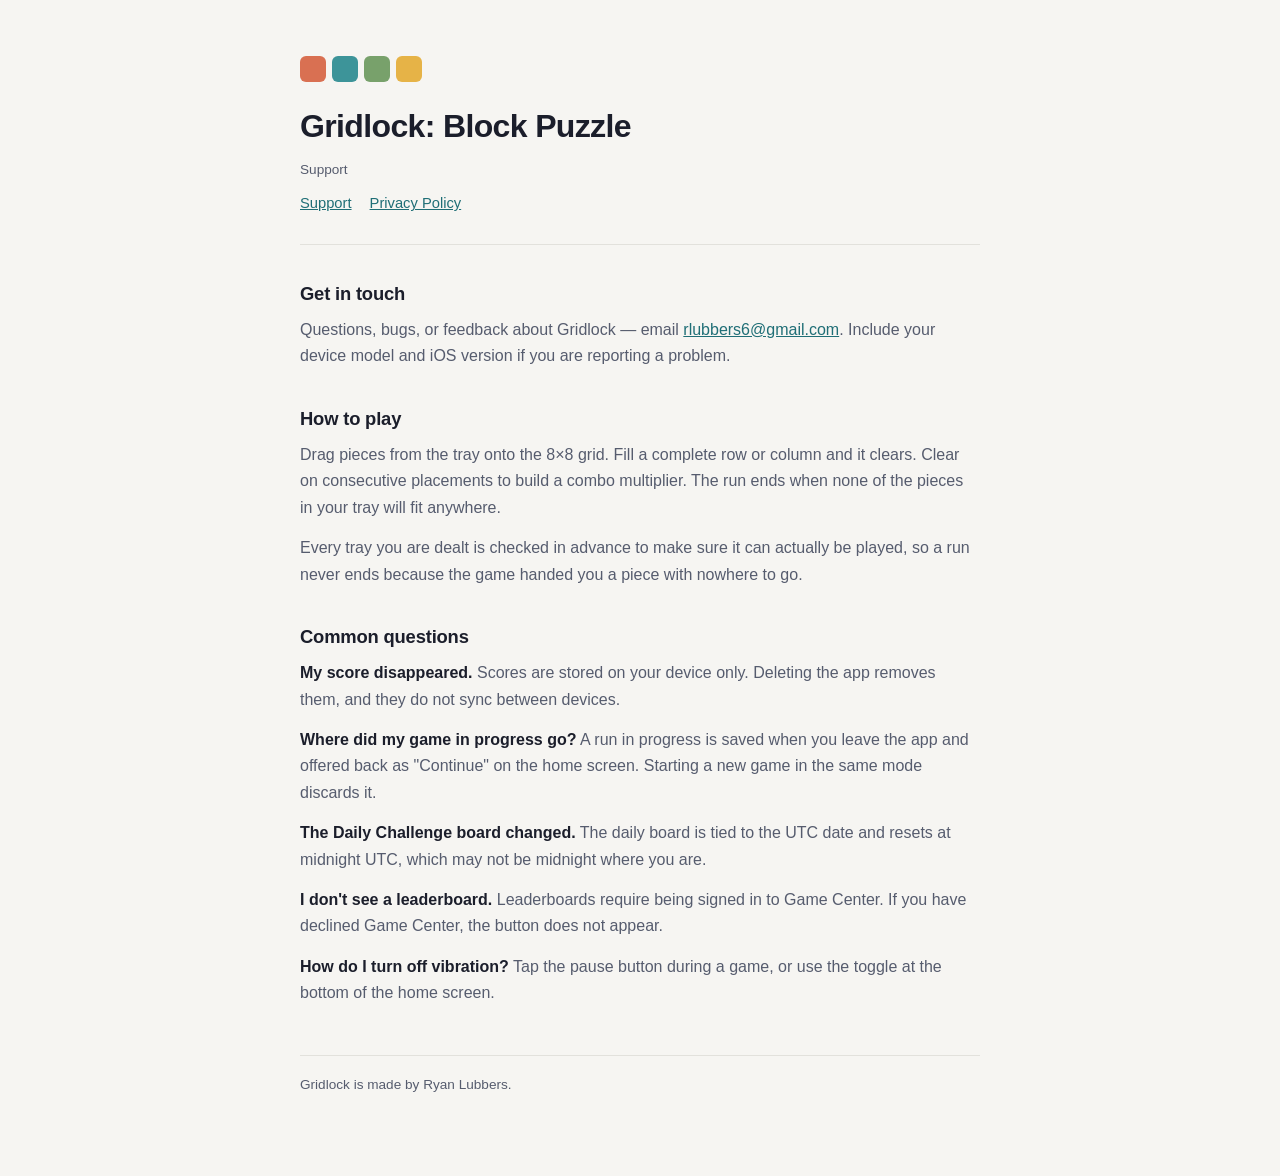
==== index.html @ 46e1ddab "Support and privacy policy pages for Gridlock Required for App Store submission: an ad-supported app" ====
<!doctype html>
<html lang="en">
<head>
<meta charset="utf-8">
<meta name="viewport" content="width=device-width, initial-scale=1">
<title>Gridlock: Block Puzzle — Support</title>
<link rel="stylesheet" href="style.css">
</head>
<body>
<div class="wrap">
  <header>
    <div class="logo">
      <span style="background:#D97052"></span>
      <span style="background:#3D9499"></span>
      <span style="background:#78A16B"></span>
      <span style="background:#E6B347"></span>
    </div>
    <h1>Gridlock: Block Puzzle</h1>
    <p class="updated">Support</p>
    <nav><a href="index.html">Support</a><a href="privacy.html">Privacy Policy</a></nav>
  </header>

  <h2>Get in touch</h2>
  <p>Questions, bugs, or feedback about Gridlock — email <a href="mailto:rlubbers6@gmail.com">rlubbers6@gmail.com</a>. Include your device model and iOS version if you are reporting a problem.</p>

  <h2>How to play</h2>
  <p>Drag pieces from the tray onto the 8×8 grid. Fill a complete row or column and it clears. Clear on consecutive placements to build a combo multiplier. The run ends when none of the pieces in your tray will fit anywhere.</p>
  <p>Every tray you are dealt is checked in advance to make sure it can actually be played, so a run never ends because the game handed you a piece with nowhere to go.</p>

  <h2>Common questions</h2>
  <p><strong>My score disappeared.</strong> Scores are stored on your device only. Deleting the app removes them, and they do not sync between devices.</p>
  <p><strong>Where did my game in progress go?</strong> A run in progress is saved when you leave the app and offered back as "Continue" on the home screen. Starting a new game in the same mode discards it.</p>
  <p><strong>The Daily Challenge board changed.</strong> The daily board is tied to the UTC date and resets at midnight UTC, which may not be midnight where you are.</p>
  <p><strong>I don't see a leaderboard.</strong> Leaderboards require being signed in to Game Center. If you have declined Game Center, the button does not appear.</p>
  <p><strong>How do I turn off vibration?</strong> Tap the pause button during a game, or use the toggle at the bottom of the home screen.</p>

  <footer>Gridlock is made by Ryan Lubbers.</footer>
</div>
</body>
</html>
---- style.css ----
:root {
  --ground: #F6F5F2;
  --surface: #FFFFFF;
  --text: #1B1E2B;
  --dim: #565C6E;
  --line: #E2E1DC;
  --teal: #1F6E76;
}
@media (prefers-color-scheme: dark) {
  :root {
    --ground: #101320;
    --surface: #181C2B;
    --text: #E9EBF2;
    --dim: #A1A8BA;
    --line: #272C3D;
    --teal: #5FB6BC;
  }
}
* { box-sizing: border-box; }
body {
  margin: 0;
  padding: 0 20px 80px;
  background: var(--ground);
  color: var(--text);
  font: 16px/1.65 -apple-system, BlinkMacSystemFont, "Segoe UI", Roboto, Helvetica, Arial, sans-serif;
  -webkit-font-smoothing: antialiased;
}
.wrap { max-width: 680px; margin: 0 auto; }
header { padding: 56px 0 28px; border-bottom: 1px solid var(--line); margin-bottom: 32px; }
.logo { display: flex; gap: 6px; margin-bottom: 18px; }
.logo span { width: 26px; height: 26px; border-radius: 6px; display: block; }
h1 { font-size: 2rem; letter-spacing: -.02em; margin: 0 0 6px; }
h2 { font-size: 1.15rem; letter-spacing: -.01em; margin: 34px 0 8px; }
p, li { color: var(--dim); }
p { margin: 0 0 14px; }
ul { padding-left: 20px; }
li { margin-bottom: 6px; }
strong { color: var(--text); }
a { color: var(--teal); }
.updated { font-size: .85rem; color: var(--dim); margin: 0; }
nav { margin-top: 10px; font-size: .92rem; }
nav a { margin-right: 18px; }
footer { margin-top: 48px; padding-top: 18px; border-top: 1px solid var(--line); font-size: .85rem; color: var(--dim); }
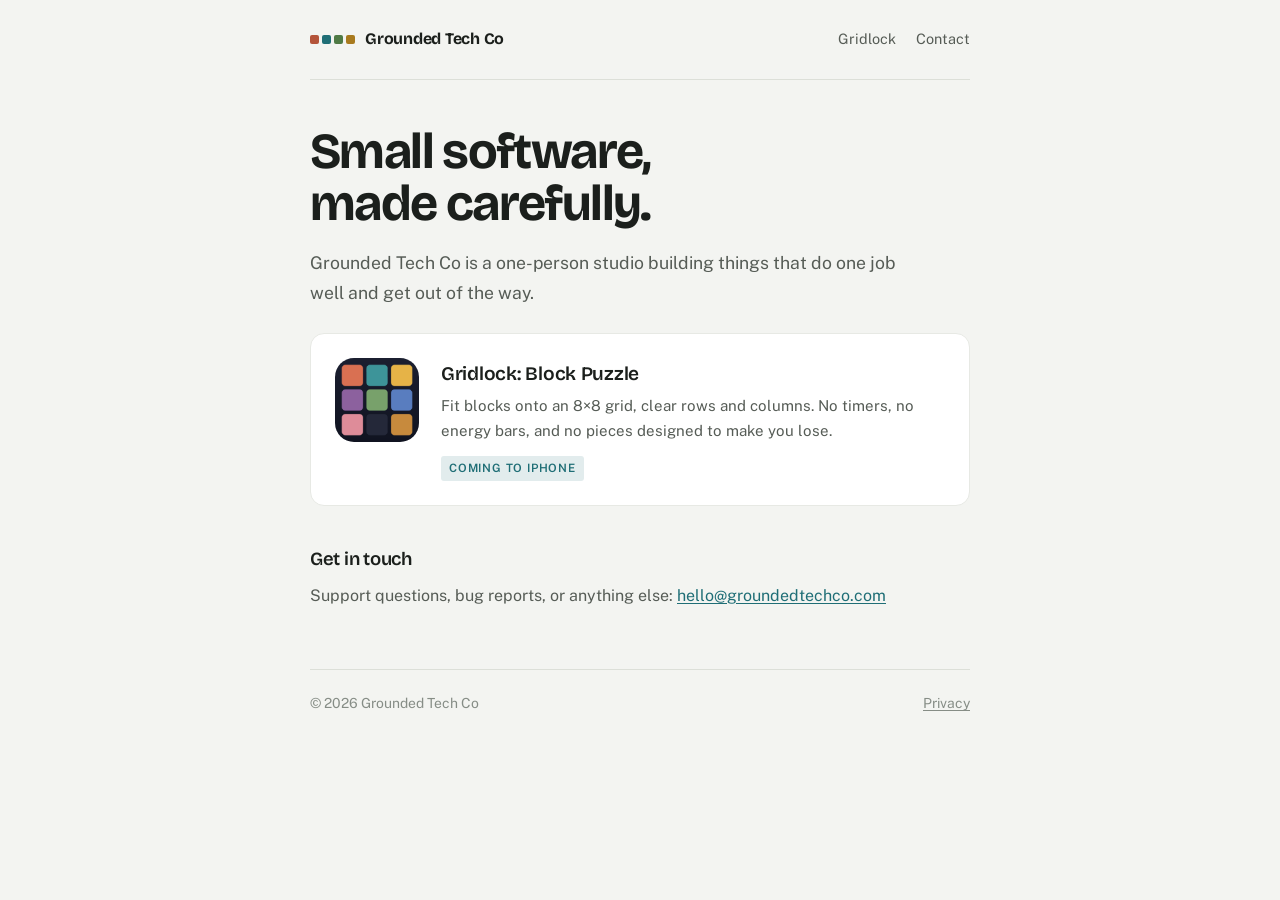
==== commit f32b3670: "Restructure as the Grounded Tech Co studio site The domain is a company domain, not a Gridlock domai" ====
--- a/index.html
+++ b/index.html
@@ -3,38 +3,46 @@
 <head>
 <meta charset="utf-8">
 <meta name="viewport" content="width=device-width, initial-scale=1">
-<title>Gridlock: Block Puzzle — Support</title>
-<link rel="stylesheet" href="style.css">
+<link rel="preconnect" href="https://fonts.googleapis.com">
+<link rel="preconnect" href="https://fonts.gstatic.com" crossorigin>
+<link rel="stylesheet" href="https://fonts.googleapis.com/css2?family=Bricolage+Grotesque:opsz,wght@12..96,600;12..96,700&family=Public+Sans:ital,wght@0,400;0,500;0,600;1,400&display=swap">
+<title>Grounded Tech Co</title>
+<meta name="description" content="A small independent software studio. Maker of Gridlock: Block Puzzle.">
+<link rel="stylesheet" href="/assets/style.css">
 </head>
 <body>
 <div class="wrap">
-  <header>
-    <div class="logo">
-      <span style="background:#D97052"></span>
-      <span style="background:#3D9499"></span>
-      <span style="background:#78A16B"></span>
-      <span style="background:#E6B347"></span>
+
+  <div class="site-head">
+    <a class="wordmark" href="/">
+      <span class="mark">
+        <i style="background:#B4543A"></i><i style="background:#1F6E76"></i>
+        <i style="background:#4F7A45"></i><i style="background:#A87A1E"></i>
+      </span>
+      Grounded Tech Co
+    </a>
+    <nav><a href="/gridlock/">Gridlock</a><a href="mailto:hello@groundedtechco.com">Contact</a></nav>
+  </div>
+
+  <h1>Small software, made carefully.</h1>
+  <p class="lede">Grounded Tech Co is a one-person studio building things that do one job well and get out of the way.</p>
+
+  <a class="app" href="/gridlock/">
+    <img src="/assets/gridlock-icon.png" alt="Gridlock app icon">
+    <div>
+      <h2>Gridlock: Block Puzzle</h2>
+      <p>Fit blocks onto an 8&times;8 grid, clear rows and columns. No timers, no energy bars, and no pieces designed to make you lose.</p>
+      <span class="status">Coming to iPhone</span>
     </div>
-    <h1>Gridlock: Block Puzzle</h1>
-    <p class="updated">Support</p>
-    <nav><a href="index.html">Support</a><a href="privacy.html">Privacy Policy</a></nav>
-  </header>
+  </a>
 
   <h2>Get in touch</h2>
-  <p>Questions, bugs, or feedback about Gridlock — email <a href="mailto:rlubbers6@gmail.com">rlubbers6@gmail.com</a>. Include your device model and iOS version if you are reporting a problem.</p>
+  <p>Support questions, bug reports, or anything else: <a href="mailto:hello@groundedtechco.com">hello@groundedtechco.com</a></p>
 
-  <h2>How to play</h2>
-  <p>Drag pieces from the tray onto the 8×8 grid. Fill a complete row or column and it clears. Clear on consecutive placements to build a combo multiplier. The run ends when none of the pieces in your tray will fit anywhere.</p>
-  <p>Every tray you are dealt is checked in advance to make sure it can actually be played, so a run never ends because the game handed you a piece with nowhere to go.</p>
-
-  <h2>Common questions</h2>
-  <p><strong>My score disappeared.</strong> Scores are stored on your device only. Deleting the app removes them, and they do not sync between devices.</p>
-  <p><strong>Where did my game in progress go?</strong> A run in progress is saved when you leave the app and offered back as "Continue" on the home screen. Starting a new game in the same mode discards it.</p>
-  <p><strong>The Daily Challenge board changed.</strong> The daily board is tied to the UTC date and resets at midnight UTC, which may not be midnight where you are.</p>
-  <p><strong>I don't see a leaderboard.</strong> Leaderboards require being signed in to Game Center. If you have declined Game Center, the button does not appear.</p>
-  <p><strong>How do I turn off vibration?</strong> Tap the pause button during a game, or use the toggle at the bottom of the home screen.</p>
-
-  <footer>Gridlock is made by Ryan Lubbers.</footer>
+  <footer>
+    <span>&copy; 2026 Grounded Tech Co</span>
+    <span><a href="/gridlock/privacy/">Privacy</a></span>
+  </footer>
 </div>
 </body>
 </html>
--- a/assets/style.css
+++ b/assets/style.css
@@ -0,0 +1,178 @@
+/* Grounded Tech Co — shared styles
+   Palette borrows the piece colours from Gridlock so the studio site and the
+   app read as the same hand. Neutrals carry a faint green-grey cast rather
+   than sitting on a dead grey. */
+
+:root {
+  color-scheme: light;
+  --ground:   #F3F4F1;
+  --surface:  #FFFFFF;
+  --sunk:     #EBEDE8;
+  --line:     #DCDFD8;
+  --line-soft:#E7E9E4;
+  --text:     #1B1F1C;
+  --dim:      #565C56;
+  --faint:    #868D86;
+  --teal:     #1F6E76;
+  --terra:    #B4543A;
+  --sage:     #4F7A45;
+  --plum:     #6E4E8C;
+  --mustard:  #A87A1E;
+}
+
+@media (prefers-color-scheme: dark) {
+  :root {
+    color-scheme: dark;
+    --ground:   #101310;
+    --surface:  #191D1A;
+    --sunk:     #141815;
+    --line:     #2A2F2B;
+    --line-soft:#222722;
+    --text:     #E9EBE7;
+    --dim:      #A2A9A2;
+    --faint:    #757B75;
+    --teal:     #64B8BE;
+    --terra:    #E08D74;
+    --sage:     #8FBE82;
+    --plum:     #B393D0;
+    --mustard:  #D9AC55;
+  }
+}
+
+* { box-sizing: border-box; }
+
+body {
+  margin: 0;
+  padding: 0 22px 90px;
+  background: var(--ground);
+  color: var(--text);
+  font-family: "Public Sans", -apple-system, BlinkMacSystemFont, "Segoe UI", Roboto, Helvetica, Arial, sans-serif;
+  font-size: 16px;
+  line-height: 1.66;
+  -webkit-font-smoothing: antialiased;
+}
+
+.wrap { max-width: 660px; margin: 0 auto; }
+.wrap.wide { max-width: 760px; }
+
+/* ── masthead ──────────────────────────────────────────── */
+.site-head {
+  display: flex;
+  align-items: center;
+  justify-content: space-between;
+  gap: 20px;
+  padding: 26px 0;
+  border-bottom: 1px solid var(--line);
+  margin-bottom: 46px;
+}
+.wordmark {
+  display: inline-flex;
+  align-items: center;
+  gap: 10px;
+  font-family: "Bricolage Grotesque", "Public Sans", sans-serif;
+  font-weight: 700;
+  font-size: 1rem;
+  letter-spacing: -.015em;
+  color: var(--text);
+  text-decoration: none;
+}
+.mark { display: flex; gap: 3px; }
+.mark i {
+  width: 9px; height: 9px; border-radius: 2px; display: block;
+}
+.site-head nav { display: flex; gap: 20px; font-size: .9rem; }
+.site-head nav a { color: var(--dim); text-decoration: none; }
+.site-head nav a:hover { color: var(--text); }
+
+/* ── type ──────────────────────────────────────────────── */
+h1 {
+  font-family: "Bricolage Grotesque", "Public Sans", sans-serif;
+  font-weight: 700;
+  font-size: clamp(2.1rem, 6.4vw, 3.15rem);
+  line-height: 1.04;
+  letter-spacing: -.032em;
+  margin: 0 0 18px;
+  text-wrap: balance;
+}
+h2 {
+  font-family: "Bricolage Grotesque", "Public Sans", sans-serif;
+  font-weight: 600;
+  font-size: 1.16rem;
+  letter-spacing: -.014em;
+  margin: 38px 0 8px;
+}
+h3 {
+  font-family: "Bricolage Grotesque", "Public Sans", sans-serif;
+  font-weight: 600;
+  font-size: 1rem;
+  margin: 26px 0 4px;
+}
+.lede { font-size: 1.1rem; color: var(--dim); margin: 0 0 8px; max-width: 54ch; }
+p { margin: 0 0 15px; color: var(--dim); }
+p.tight { margin-bottom: 8px; }
+strong { color: var(--text); font-weight: 600; }
+ul { padding-left: 20px; margin: 0 0 15px; color: var(--dim); }
+li { margin-bottom: 6px; }
+a { color: var(--teal); text-underline-offset: 2px; }
+a:focus-visible { outline: 2px solid var(--teal); outline-offset: 3px; border-radius: 2px; }
+
+.eyebrow {
+  font-size: 11.5px;
+  font-weight: 600;
+  letter-spacing: .15em;
+  text-transform: uppercase;
+  color: var(--faint);
+  margin: 0 0 12px;
+}
+
+/* ── app card ──────────────────────────────────────────── */
+.app {
+  display: grid;
+  grid-template-columns: 84px 1fr;
+  gap: 22px;
+  align-items: start;
+  background: var(--surface);
+  border: 1px solid var(--line-soft);
+  border-radius: 14px;
+  padding: 24px;
+  margin-top: 26px;
+  text-decoration: none;
+}
+.app:hover { border-color: var(--line); }
+.app img { width: 84px; height: 84px; border-radius: 19px; display: block; }
+.app h2 { margin: 0 0 4px; font-size: 1.2rem; color: var(--text); }
+.app p { margin: 0 0 10px; font-size: .94rem; }
+.app .status {
+  display: inline-block;
+  font-size: 11.5px;
+  font-weight: 600;
+  letter-spacing: .07em;
+  text-transform: uppercase;
+  color: var(--teal);
+  background: color-mix(in srgb, var(--teal) 13%, transparent);
+  border-radius: 3px;
+  padding: 3px 8px;
+}
+
+/* ── policy page ───────────────────────────────────────── */
+.updated { font-size: .87rem; color: var(--faint); margin: 0 0 4px; }
+.callout {
+  background: var(--sunk);
+  border-radius: 10px;
+  padding: 18px 20px;
+  margin: 22px 0;
+}
+.callout p:last-child { margin-bottom: 0; }
+
+footer {
+  margin-top: 60px;
+  padding-top: 22px;
+  border-top: 1px solid var(--line);
+  font-size: .87rem;
+  color: var(--faint);
+  display: flex;
+  flex-wrap: wrap;
+  gap: 8px 20px;
+  justify-content: space-between;
+}
+footer a { color: var(--faint); }
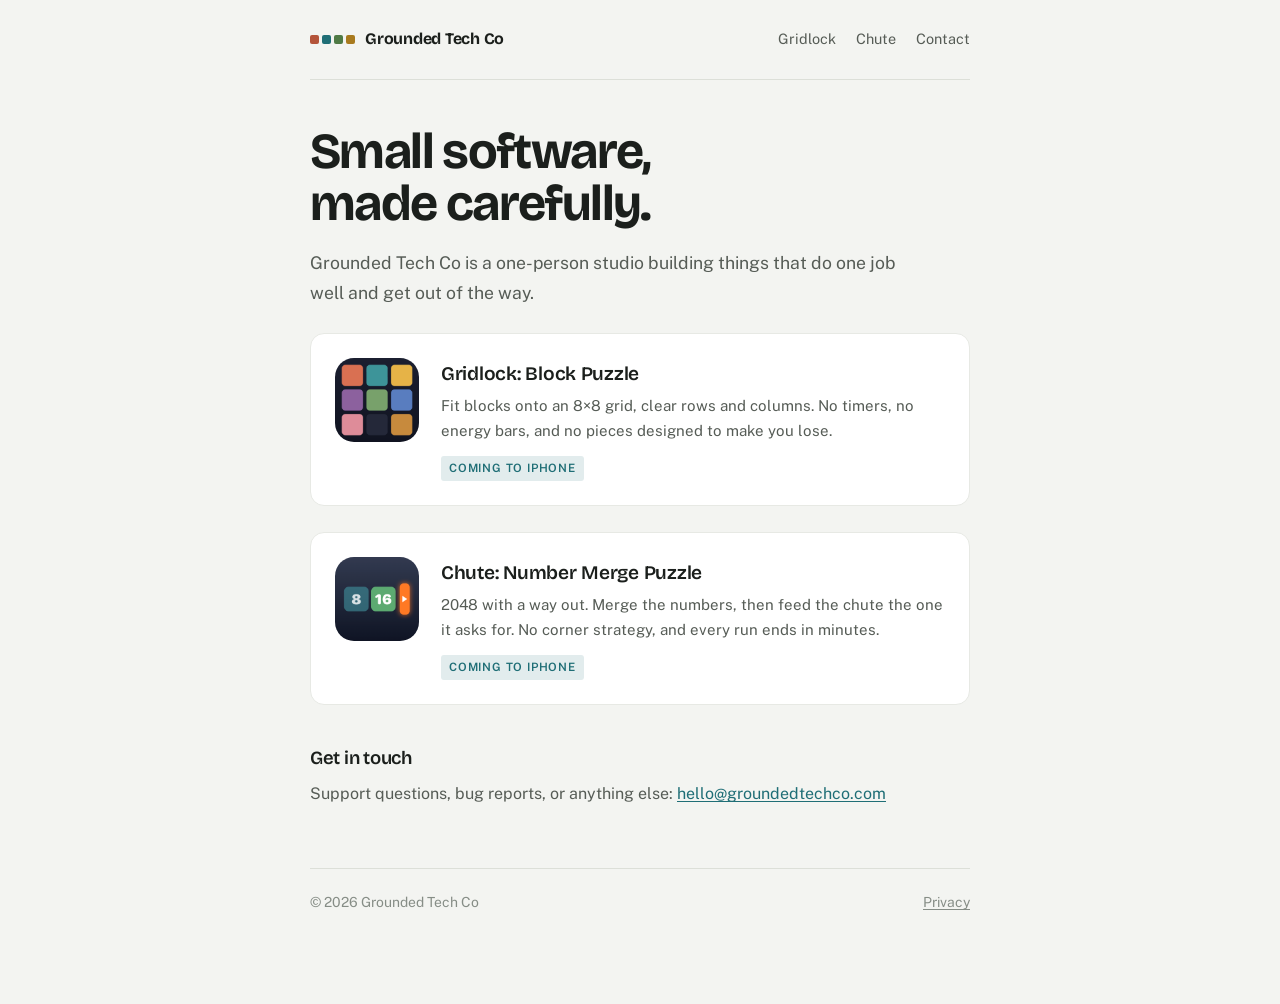
==== commit 3b1c2344: "Add Chute support and privacy pages, homepage card, app-ads note Co-Authored-By: Claude Opus 5.5 <no" ====
--- a/index.html
+++ b/index.html
@@ -7,7 +7,7 @@
 <link rel="preconnect" href="https://fonts.gstatic.com" crossorigin>
 <link rel="stylesheet" href="https://fonts.googleapis.com/css2?family=Bricolage+Grotesque:opsz,wght@12..96,600;12..96,700&family=Public+Sans:ital,wght@0,400;0,500;0,600;1,400&display=swap">
 <title>Grounded Tech Co</title>
-<meta name="description" content="A small independent software studio. Maker of Gridlock: Block Puzzle.">
+<meta name="description" content="A small independent software studio. Maker of Gridlock: Block Puzzle and Chute: Number Merge Puzzle.">
 <link rel="stylesheet" href="/assets/style.css">
 </head>
 <body>
@@ -21,7 +21,7 @@
       </span>
       Grounded Tech Co
     </a>
-    <nav><a href="/gridlock/">Gridlock</a><a href="mailto:hello@groundedtechco.com">Contact</a></nav>
+    <nav><a href="/gridlock/">Gridlock</a><a href="/chute/">Chute</a><a href="mailto:hello@groundedtechco.com">Contact</a></nav>
   </div>
 
   <h1>Small software, made carefully.</h1>
@@ -36,6 +36,15 @@
     </div>
   </a>
 
+  <a class="app" href="/chute/">
+    <img src="/assets/chute-icon.png" alt="Chute app icon">
+    <div>
+      <h2>Chute: Number Merge Puzzle</h2>
+      <p>2048 with a way out. Merge the numbers, then feed the chute the one it asks for. No corner strategy, and every run ends in minutes.</p>
+      <span class="status">Coming to iPhone</span>
+    </div>
+  </a>
+
   <h2>Get in touch</h2>
   <p>Support questions, bug reports, or anything else: <a href="mailto:hello@groundedtechco.com">hello@groundedtechco.com</a></p>
 
